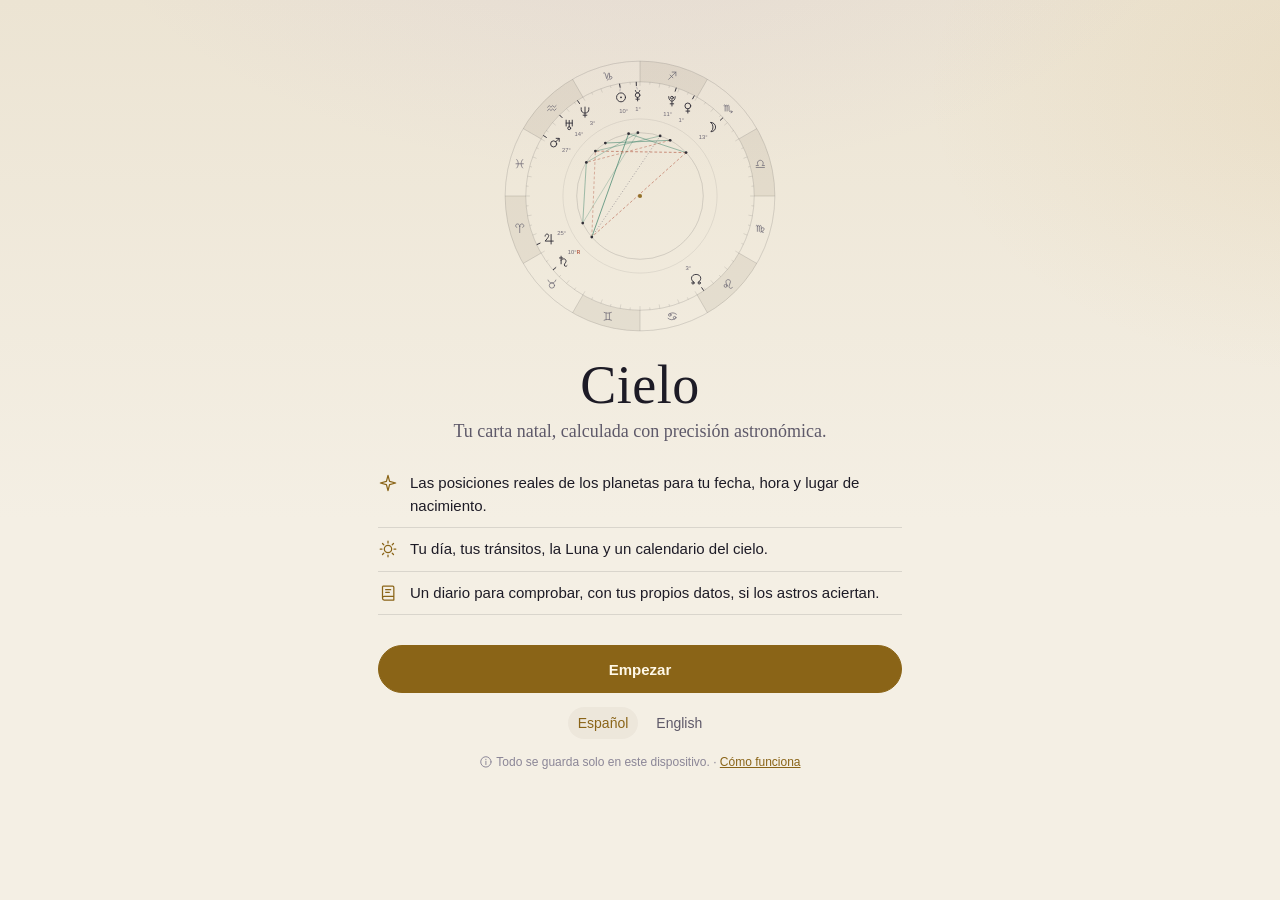
==== stars/index.html @ 046cca94 "Add Cielo, a birth-chart app calculated with astronomical precision A new installable PWA in /stars " ====
<!doctype html>
<html lang="es">
<head>
<meta charset="utf-8">
<meta name="viewport" content="width=device-width, initial-scale=1, viewport-fit=cover">
<title>Cielo</title>
<meta name="description" content="Tu carta natal calculada con precisión astronómica: tránsitos diarios, la Luna, un calendario del cielo y un experimento con tus propios datos.">
<meta name="theme-color" content="#0A0C16">
<meta name="apple-mobile-web-app-capable" content="yes">
<meta name="mobile-web-app-capable" content="yes">
<meta name="apple-mobile-web-app-status-bar-style" content="black-translucent">
<meta name="apple-mobile-web-app-title" content="Cielo">
<link rel="manifest" href="manifest.webmanifest">
<link rel="icon" href="icons/icon.svg" type="image/svg+xml">
<link rel="apple-touch-icon" href="icons/apple-touch-icon.png">
<link rel="stylesheet" href="css/cielo.css">
</head>
<body class="no-tabs">
<main id="main"></main>
<nav class="tabbar" aria-label="Cielo">
  <a data-tab="today" href="#/today"><svg class="gl" aria-hidden="true"><use href="#g-today"/></svg><span>Hoy</span></a>
  <a data-tab="chart" href="#/chart"><svg class="gl" aria-hidden="true"><use href="#g-wheel"/></svg><span>Carta</span></a>
  <a data-tab="people" href="#/people"><svg class="gl" aria-hidden="true"><use href="#g-people"/></svg><span>Personas</span></a>
  <a data-tab="calendar" href="#/calendar"><svg class="gl" aria-hidden="true"><use href="#g-calendar"/></svg><span>Calendario</span></a>
  <a data-tab="journal" href="#/journal"><svg class="gl" aria-hidden="true"><use href="#g-journal"/></svg><span>Diario</span></a>
</nav>
<div id="toast" role="status" aria-live="polite"></div>
<script src="js/vendor/astronomy.browser.min.js"></script>
<script src="js/astro.js"></script>
<script src="js/glyphs.js"></script>
<script src="js/places-data.js"></script>
<script src="js/places.js"></script>
<script src="js/i18n.js"></script>
<script src="js/texts-es.js"></script>
<script src="js/texts-en.js"></script>
<script src="js/reading.js"></script>
<script src="js/wheel.js"></script>
<script src="js/app.js"></script>
</body>
</html>
---- stars/css/cielo.css ----
/* Cielo — night-sky editorial design. Dark first, with a day theme. */
:root {
  color-scheme: dark;
  --bg: #0A0C16; --bg-2: #10142A;
  --surface: rgba(255, 255, 255, .04); --surface-2: rgba(255, 255, 255, .075);
  --line: rgba(232, 224, 206, .12); --line-2: rgba(232, 224, 206, .22);
  --text: #EDE6D6; --muted: #A9A4B8; --faint: #747089;
  --accent: #E3C27D; --accent-2: #F3DEAB; --on-accent: #1B1408;
  --flow: #8CCBB4; --tense: #EE9A84; --fusion: #C4B0F4;
  --glow-1: rgba(120, 110, 210, .20); --glow-2: rgba(227, 194, 125, .07); --stars: .7;
  --serif: ui-serif, "New York", "Iowan Old Style", "Palatino Linotype", Palatino, Georgia, serif;
  --sans: -apple-system, BlinkMacSystemFont, "SF Pro Text", "Segoe UI", Roboto, "Helvetica Neue", Arial, sans-serif;
  --r: 18px; --gutter: 18px; --tabh: 62px;
}
:root[data-theme="light"] {
  color-scheme: light;
  --bg: #F4EFE4; --bg-2: #ECE4D3;
  --surface: rgba(60, 44, 10, .035); --surface-2: rgba(60, 44, 10, .07);
  --line: rgba(29, 27, 38, .12); --line-2: rgba(29, 27, 38, .22);
  --text: #1D1B26; --muted: #5E5969; --faint: #8B8697;
  --accent: #8A6417; --accent-2: #B98A2E; --on-accent: #FFF8E8;
  --flow: #2D7A60; --tense: #B04E37; --fusion: #6B50B5;
  --glow-1: rgba(150, 120, 220, .10); --glow-2: rgba(200, 150, 60, .10); --stars: 0;
}
@media (prefers-color-scheme: light) {
  :root:not([data-theme="dark"]) {
    color-scheme: light;
    --bg: #F4EFE4; --bg-2: #ECE4D3;
    --surface: rgba(60, 44, 10, .035); --surface-2: rgba(60, 44, 10, .07);
    --line: rgba(29, 27, 38, .12); --line-2: rgba(29, 27, 38, .22);
    --text: #1D1B26; --muted: #5E5969; --faint: #8B8697;
    --accent: #8A6417; --accent-2: #B98A2E; --on-accent: #FFF8E8;
    --flow: #2D7A60; --tense: #B04E37; --fusion: #6B50B5;
    --glow-1: rgba(150, 120, 220, .10); --glow-2: rgba(200, 150, 60, .10); --stars: 0;
  }
}

* { box-sizing: border-box; }
html { -webkit-text-size-adjust: 100%; }
body {
  margin: 0; min-height: 100vh; background: var(--bg); color: var(--text);
  font: 15px/1.5 var(--sans); -webkit-font-smoothing: antialiased; -webkit-tap-highlight-color: transparent;
}
body::before { /* sky glow + a sparse field of stars */
  content: ""; position: fixed; inset: 0; z-index: -1; pointer-events: none;
  background:
    radial-gradient(1px 1px at 12% 18%, rgba(255,255,255,var(--stars)), transparent 70%),
    radial-gradient(1px 1px at 34% 8%, rgba(255,255,255,var(--stars)), transparent 70%),
    radial-gradient(1.4px 1.4px at 78% 12%, rgba(255,255,255,var(--stars)), transparent 70%),
    radial-gradient(1px 1px at 88% 34%, rgba(255,255,255,var(--stars)), transparent 70%),
    radial-gradient(1px 1px at 62% 26%, rgba(255,255,255,var(--stars)), transparent 70%),
    radial-gradient(1px 1px at 6% 46%, rgba(255,255,255,var(--stars)), transparent 70%),
    radial-gradient(1.2px 1.2px at 46% 40%, rgba(255,255,255,var(--stars)), transparent 70%),
    radial-gradient(1px 1px at 92% 58%, rgba(255,255,255,var(--stars)), transparent 70%),
    radial-gradient(1px 1px at 24% 70%, rgba(255,255,255,var(--stars)), transparent 70%),
    radial-gradient(1px 1px at 70% 82%, rgba(255,255,255,var(--stars)), transparent 70%),
    radial-gradient(900px 520px at 50% -160px, var(--glow-1), transparent 65%),
    radial-gradient(700px 480px at 105% 10%, var(--glow-2), transparent 60%),
    linear-gradient(180deg, var(--bg-2), var(--bg) 520px);
}
:root[data-theme="light"] body::after { /* keeps the iPhone status bar text legible in day mode */
  content: ""; position: fixed; top: 0; left: 0; right: 0; height: env(safe-area-inset-top); background: #1D1B26; z-index: 20;
}
@media (prefers-color-scheme: light) { :root:not([data-theme]) body::after { content: ""; position: fixed; top: 0; left: 0; right: 0; height: env(safe-area-inset-top); background: #1D1B26; z-index: 20; } }

a { color: var(--accent); }
main { max-width: 560px; margin: 0 auto; padding: calc(env(safe-area-inset-top) + 6px) var(--gutter) calc(var(--tabh) + env(safe-area-inset-bottom) + 28px); }
body.no-tabs main { padding-bottom: calc(env(safe-area-inset-bottom) + 32px); }
body.no-tabs .tabbar { display: none; }
main.enter { animation: rise .32s ease both; }
@keyframes rise { from { opacity: 0; transform: translateY(6px); } to { opacity: 1; transform: none; } }
@keyframes spin { to { transform: rotate(360deg); } }
@keyframes drift { to { transform: rotate(-360deg); } }

.gl { width: 1.15em; height: 1.15em; vertical-align: -0.22em; stroke-width: 1.7; flex: none; overflow: visible; }
.gl.sg { width: 1.05em; height: 1.05em; margin-right: .28em; stroke-width: 1.6; color: var(--muted); }
.gl.rx { width: .85em; height: .85em; color: var(--tense); stroke-width: 2; }
.gl.spin { animation: spin 2.4s linear infinite; }
.kicker { font-size: 11px; letter-spacing: .16em; text-transform: uppercase; color: var(--muted); font-weight: 600; }
.muted { color: var(--muted); } .small { font-size: 13px; } .center { text-align: center; } .fine { font-size: 12px; color: var(--faint); }
.pill { display: inline-flex; align-items: center; height: 22px; padding: 0 9px; border-radius: 999px; border: 1px solid var(--line-2); font-size: 11.5px; color: var(--muted); white-space: nowrap; }
.note { display: flex; gap: 8px; align-items: flex-start; font-size: 13.5px; color: var(--muted); background: var(--surface); border: 1px solid var(--line); border-radius: 14px; padding: 10px 12px; }
.note .gl { margin-top: 2px; }

/* header */
.vh { display: flex; align-items: center; gap: 4px; min-height: 56px; margin-bottom: 4px; }
.vh-t { flex: 1; text-align: center; min-width: 0; }
.vh h1 { margin: 0; font: 400 22px/1.2 var(--serif); letter-spacing: .005em; overflow: hidden; text-overflow: ellipsis; white-space: nowrap; }
.vh .kicker { margin-bottom: 1px; }
.ib, .ib-sp { width: 40px; height: 40px; flex: none; display: inline-flex; align-items: center; justify-content: center; border-radius: 50%; color: var(--muted); }
.ib:active { background: var(--surface-2); }
.ib .gl { width: 22px; height: 22px; stroke-width: 1.6; }
.today-h .ib:nth-child(3) { margin-left: -6px; }

/* type */
.headline { font: 400 clamp(27px, 7.6vw, 34px)/1.14 var(--serif); margin: 14px 0 18px; letter-spacing: -.005em; text-wrap: balance; }
.lede { font: 400 18px/1.45 var(--serif); color: var(--muted); margin: 6px 0 18px; }
.lede-s { font: 400 17px/1.5 var(--serif); margin: 0 0 12px; }
.daynote { font-size: 13px; color: var(--muted); margin: 0; text-align: center; }
.sh { font: 600 11px var(--sans); letter-spacing: .16em; text-transform: uppercase; color: var(--muted); margin: 26px 0 10px; }
.sh.month { color: var(--accent); margin-top: 22px; }
.reading p { font: 400 17px/1.6 var(--serif); margin: 0 0 12px; }
.sub { text-align: center; color: var(--muted); font-size: 13.5px; margin: -2px 0 6px; }
.meta { font-size: 12.5px; color: var(--muted); text-align: center; margin: 4px 0 12px; }

/* cards */
.card { background: var(--surface); border: 1px solid var(--line); border-radius: var(--r); padding: 16px; margin: 12px 0; }
.card p { margin: 8px 0 0; }
.card > .kicker + p { margin-top: 6px; }
article.card p { font: 400 16.5px/1.58 var(--serif); }
.row-h { display: flex; align-items: center; justify-content: space-between; gap: 10px; }
.mini { font-size: 12.5px; color: var(--accent); background: none; border: 0; padding: 4px 0; cursor: pointer; font-family: var(--sans); }

/* moon */
.moon-card { display: flex; gap: 14px; align-items: center; }
.moon { width: 64px; height: 64px; flex: none; }
.moon .m-dark { fill: rgba(255, 255, 255, .07); }
:root[data-theme="light"] .moon .m-dark { fill: rgba(29, 27, 38, .10); }
.moon .m-lit { fill: var(--accent-2); }
.moon .m-ring { fill: none; stroke: var(--line-2); stroke-width: 1; }
.mc-t { min-width: 0; }
.mc-s { font: 400 19px/1.3 var(--serif); margin: 2px 0; display: flex; align-items: center; flex-wrap: wrap; gap: 6px; }
.mc-s .gl.sg { color: var(--accent); margin-right: 0; }
.mc-d { font-size: 13.5px; color: var(--muted); margin: 2px 0 0 !important; }
.mc-x { font-size: 12.5px; color: var(--faint); margin: 4px 0 0 !important; }

/* do / avoid */
.dodont { display: grid; grid-template-columns: minmax(0, 1fr) minmax(0, 1fr); gap: 14px; }
.dodont ul { list-style: none; margin: 8px 0 0; padding: 0; }
.dodont li { font: 400 15.5px/1.35 var(--serif); padding: 6px 0; border-top: 1px solid var(--line); }
.dodont li:first-child { border-top: 0; }
.dodont > div:first-child .kicker { color: var(--flow); }
.dodont > div:last-child .kicker { color: var(--tense); }

/* climate */
.areas { display: grid; grid-template-columns: repeat(5, minmax(0, 1fr)); gap: 6px; margin-top: 12px; }
.area { display: flex; flex-direction: column; align-items: center; text-align: center; gap: 2px; }
.area span { font-size: 11.5px; color: var(--muted); }
.area b { font-size: 11.5px; font-weight: 600; line-height: 1.2; min-height: 2.4em; display: flex; align-items: center; }
.area i { display: block; width: 100%; height: 3px; border-radius: 2px; background: var(--line-2); }
.area.up b { color: var(--flow); } .area.up i { background: var(--flow); }
.area.down b { color: var(--tense); } .area.down i { background: var(--tense); }
.tone { margin-top: 14px; padding-top: 12px; border-top: 1px solid var(--line); display: flex; align-items: center; justify-content: space-between; }
.tone b { font: 400 18px var(--serif); }
.tone.fav b { color: var(--flow); } .tone.hard b { color: var(--tense); }
.blind { display: flex; gap: 8px; font-size: 13.5px; color: var(--muted); margin: 10px 0 0 !important; }

/* lists */
.list { border-top: 1px solid var(--line); }
.row { display: flex; align-items: center; gap: 12px; padding: 12px 2px; border-bottom: 1px solid var(--line); color: var(--text); text-decoration: none; min-height: 56px; }
.row .rg { width: 24px; height: 24px; color: var(--accent); stroke-width: 1.5; }
.row-t { flex: 1; min-width: 0; display: flex; flex-direction: column; }
.row-t b { font-weight: 600; font-size: 15px; }
.row-t span { color: var(--muted); font-size: 13.5px; display: flex; align-items: center; flex-wrap: wrap; overflow: hidden; }
.chev { width: 16px; height: 16px; color: var(--faint); }
.card-row { border: 1px solid var(--line); border-radius: var(--r); background: var(--surface); padding: 12px 14px; margin: 12px 0; }
.empty { color: var(--muted); text-align: center; font: 400 17px/1.5 var(--serif); margin: 28px 8px; }

details.tr { border-bottom: 1px solid var(--line); }
details.tr summary { list-style: none; display: flex; align-items: center; gap: 12px; padding: 12px 2px; cursor: pointer; }
details.tr summary::-webkit-details-marker { display: none; }
details.tr p { margin: 0 0 14px; padding-left: 2px; font: 400 15.5px/1.55 var(--serif); color: var(--text); }
.tr-g { display: inline-flex; align-items: center; gap: 1px; flex: none; color: var(--text); }
.tr-g .gl { width: 20px; height: 20px; stroke-width: 1.6; }
.tr-g .asp { width: 15px; height: 15px; margin: 0 2px; stroke-width: 2; }
.tr.h .asp { color: var(--flow); } .tr.t .asp { color: var(--tense); } .tr.c .asp { color: var(--fusion); }
.tr-t { flex: 1; min-width: 0; font-size: 14.5px; line-height: 1.35; }
.tr-t small { display: block; color: var(--muted); font-size: 12.5px; margin-top: 2px; }
details.tr[open] summary .tr-t { color: var(--accent); }

.chips { display: flex; flex-wrap: wrap; gap: 8px; }
.chip { display: inline-flex; align-items: center; gap: 6px; min-height: 34px; padding: 0 13px; border-radius: 999px; border: 1px solid var(--line-2); background: var(--surface); color: var(--text); font: 500 13.5px var(--sans); cursor: pointer; }
.chip small { color: var(--muted); font-size: 12px; }
.chip.on { background: var(--accent); color: var(--on-accent); border-color: var(--accent); }
.filt { margin: 6px 0 10px; }

/* rating */
.rate-row { display: grid; grid-template-columns: repeat(5, minmax(0, 1fr)); gap: 6px; margin: 12px 0 4px; }
.rt { display: flex; flex-direction: column; align-items: center; gap: 3px; padding: 10px 2px 8px; border-radius: 14px; border: 1px solid var(--line-2); background: var(--surface); color: var(--text); cursor: pointer; font-family: var(--sans); }
.rt b { font: 400 21px/1 var(--serif); }
.rt span { font-size: 10.5px; color: var(--muted); line-height: 1.15; text-align: center; }
.rt.on { background: var(--accent); border-color: var(--accent); color: var(--on-accent); }
.rt.on span { color: var(--on-accent); }

/* ask */
.ask textarea { margin: 10px 0; min-height: 80px; resize: vertical; }
.ask .btn { width: 100%; }
.ask .kicker .gl { color: var(--accent); }

/* wheel */
.wheel-wrap { margin: 2px auto 4px; max-width: 390px; }
.wheel-wrap.small { max-width: 300px; }
.wheel { width: 100%; height: auto; display: block; overflow: visible; }
.wheel .w-ring { fill: none; stroke: var(--line-2); stroke-width: 1; }
.wheel .w-soft { stroke: var(--line); }
.wheel .w-seg { fill: var(--surface-2); }
.wheel .w-line { stroke: var(--line-2); stroke-width: 1; }
.wheel .w-tick { stroke: var(--line-2); stroke-width: .8; }
.wheel .w-sign { color: var(--muted); stroke-width: 1.5; }
.wheel .w-cusp { stroke: var(--line); stroke-width: 1; }
.wheel .w-axis { stroke: var(--accent); stroke-width: 1.3; opacity: .85; }
.wheel .w-hnum { fill: var(--faint); font: 600 9px var(--sans); text-anchor: middle; dominant-baseline: central; }
.wheel .w-axl { fill: var(--accent); font: 700 10px var(--sans); text-anchor: middle; dominant-baseline: central; letter-spacing: .06em; }
.wheel .w-asp { stroke-width: 1.1; }
.wheel .w-flow { stroke: var(--flow); }
.wheel .w-tense { stroke: var(--tense); stroke-dasharray: 4 3; }
.wheel .w-minor { stroke: var(--muted); stroke-dasharray: 1.4 3; }
.wheel .w-mark { stroke: var(--text); stroke-width: 1.4; }
.wheel .w-lead { stroke: var(--faint); stroke-width: .8; }
.wheel .w-hit { fill: transparent; }
.wheel .w-planet { color: var(--text); stroke-width: 1.7; }
.wheel .w-deg { fill: var(--muted); font: 500 8.5px var(--sans); text-anchor: middle; dominant-baseline: central; }
.wheel .w-rx { fill: var(--tense); font-size: 7px; font-weight: 700; }
.wheel .w-dot { fill: var(--text); }
.wheel .w-core { fill: var(--accent); }
.wheel .wp { cursor: pointer; outline: none; }
.wheel .wp:hover .w-planet, .wheel .wp:focus-visible .w-planet { color: var(--accent); }

/* big three */
.big3 { display: grid; grid-template-columns: repeat(auto-fit, minmax(0, 1fr)); gap: 8px; margin: 10px 0 4px; }
.b3 { display: flex; flex-direction: column; align-items: center; gap: 4px; padding: 14px 6px 12px; border: 1px solid var(--line); background: var(--surface); border-radius: var(--r); text-decoration: none; color: var(--text); text-align: center; }
.b3-g { width: 26px; height: 26px; color: var(--accent); stroke-width: 1.5; }
.b3-k { font-size: 10.5px; letter-spacing: .14em; text-transform: uppercase; color: var(--muted); font-weight: 600; }
.b3-s { font: 400 17px/1.2 var(--serif); display: flex; align-items: center; }
.b3-s .gl.sg { color: var(--text); }

/* balance */
.bars { margin: 8px 0 14px; }
.bar { display: grid; grid-template-columns: 84px minmax(0, 1fr) 40px; align-items: center; gap: 10px; font-size: 13.5px; padding: 3px 0; }
.bar i, .duo-r i { display: block; height: 6px; border-radius: 3px; background: var(--line); overflow: hidden; }
.bar em, .duo-r em { display: block; height: 100%; background: var(--accent); border-radius: 3px; }
.bar b { font-weight: 500; color: var(--muted); text-align: right; font-size: 12.5px; }
.bal p { font: 400 15.5px/1.5 var(--serif); }
.houses { display: grid; grid-template-columns: repeat(3, minmax(0, 1fr)); gap: 8px; }
.hs { border: 1px solid var(--line); border-radius: 14px; padding: 9px 10px; background: var(--surface); display: flex; flex-direction: column; gap: 1px; }
.hs b { font: 400 18px var(--serif); color: var(--accent); }
.hs span { font-size: 13px; display: flex; align-items: center; }
.hs small { font-size: 11px; color: var(--muted); }

/* point */
.pt-hero { display: flex; align-items: center; gap: 16px; margin: 8px 0 4px; }
.pt-g { width: 58px; height: 58px; color: var(--accent); stroke-width: 1.2; }
.pt-s { font: 400 24px/1.2 var(--serif); display: flex; align-items: center; gap: 6px; flex-wrap: wrap; }
.pt-s .gl.sg { color: var(--text); margin-right: 0; }
.pt-d { color: var(--muted); font-size: 14.5px; margin: 8px 0; }
.sign-card { display: flex; gap: 14px; align-items: flex-start; }
.sign-big { width: 44px; height: 44px; color: var(--accent); stroke-width: 1.3; margin-top: 2px; }
.sign-card b { font: 400 20px var(--serif); }

/* people */
.av { width: 40px; height: 40px; border-radius: 50%; display: inline-flex; align-items: center; justify-content: center; border: 1px solid var(--accent); color: var(--accent); font: 400 18px var(--serif); flex: none; }
.duo-g { margin: 8px 0 6px; }
.duo-r { display: grid; grid-template-columns: 70px minmax(0, 1fr) minmax(0, 1fr); gap: 8px; align-items: center; font-size: 13px; padding: 3px 0; }
.duo-r i.b em { background: var(--fusion); }
.dot { display: inline-block; width: 9px; height: 9px; border-radius: 50%; background: var(--accent); vertical-align: 0; }
.dot.b { background: var(--fusion); }

/* calendar */
.ev { display: flex; gap: 12px; align-items: center; padding: 11px 2px; border-bottom: 1px solid var(--line); }
.ev-i { width: 34px; height: 34px; flex: none; display: inline-flex; align-items: center; justify-content: center; color: var(--accent); }
.ev-i .gl { width: 22px; height: 22px; stroke-width: 1.5; }
.ev-moon { width: 26px; height: 26px; }
.ev-st { position: relative; display: inline-flex; }
.ev-st .rx { position: absolute; right: -8px; bottom: -4px; width: 12px; height: 12px; }
.ev-ecl { display: inline-flex; width: 34px; height: 34px; border-radius: 50%; align-items: center; justify-content: center; background: radial-gradient(circle at 60% 40%, var(--bg) 0 45%, var(--accent) 47% 52%, transparent 54%); }
.ev-solarEclipse .ev-t b, .ev-lunarEclipse .ev-t b { color: var(--accent); }
.ev-t { flex: 1; min-width: 0; }
.ev-t b { display: block; font: 400 16px/1.3 var(--serif); }
.ev-t small { color: var(--muted); font-size: 12.5px; }
.loading { color: var(--muted); display: flex; align-items: center; gap: 8px; }

/* journal & experiment */
.mini-date { width: auto !important; min-height: 34px !important; padding: 4px 10px !important; font-size: 13px !important; border-radius: 999px !important; }
.jr .kicker:not(:first-child) { margin-top: 14px; }
.jr .tags { margin-top: 8px; }
.jr .btn { width: 100%; margin-top: 4px; }
.jrow .jr-n { width: 34px; height: 34px; border-radius: 50%; display: inline-flex; align-items: center; justify-content: center; font: 400 17px var(--serif); border: 1px solid var(--line-2); flex: none; }
.jr-n.r4, .jr-n.r5 { border-color: var(--flow); color: var(--flow); } .jr-n.r1, .jr-n.r2 { border-color: var(--tense); color: var(--tense); }
.exp .kicker .gl { color: var(--accent); }
.prog { height: 6px; border-radius: 3px; background: var(--line); overflow: hidden; margin: 12px 0 4px; }
.prog i { display: block; height: 100%; background: var(--accent); }
.egroups { display: grid; grid-template-columns: repeat(3, minmax(0, 1fr)); gap: 10px; margin: 10px 0; }
.eg { display: flex; flex-direction: column; align-items: center; gap: 4px; }
.eg b { font: 400 24px var(--serif); }
.eg i { display: flex; align-items: flex-end; width: 34px; height: 70px; border-radius: 8px; background: var(--line); overflow: hidden; }
.eg em { display: block; width: 100%; background: var(--muted); }
.eg.fav em { background: var(--flow); } .eg.hard em { background: var(--tense); }
.eg span { font-size: 12.5px; } .eg small { font-size: 11px; color: var(--muted); }

/* forms */
.bform { margin-top: 4px; }
.fl { display: block; margin: 14px 0; }
.fl > span { display: block; font-size: 12px; color: var(--muted); margin-bottom: 6px; letter-spacing: .04em; }
input, select, textarea { width: 100%; background: var(--surface); border: 1px solid var(--line-2); color: var(--text); border-radius: 12px; padding: 12px 14px; font: 16px var(--sans); outline: none; }
input:focus, select:focus, textarea:focus { border-color: var(--accent); }
input[type="date"], input[type="time"] { -webkit-appearance: none; appearance: none; min-height: 48px; display: block; }
input:disabled { opacity: .45; }
select { -webkit-appearance: none; appearance: none; background-image: linear-gradient(45deg, transparent 50%, var(--muted) 50%), linear-gradient(135deg, var(--muted) 50%, transparent 50%); background-position: calc(100% - 18px) 21px, calc(100% - 13px) 21px; background-size: 5px 5px; background-repeat: no-repeat; }
textarea { line-height: 1.45; }
::placeholder { color: var(--faint); }
.two { display: grid; grid-template-columns: minmax(0, 1fr) minmax(0, 1fr); gap: 10px; }
.two .fl { margin-bottom: 0; }
.two-b { display: grid; grid-template-columns: 1fr 1fr; gap: 10px; margin: 10px 0; }
.check { display: flex; align-items: center; gap: 10px; margin: 12px 0 4px; font-size: 14.5px; }
.check input { width: 20px; height: 20px; accent-color: var(--accent); flex: none; }
.hint { font-size: 12.5px; color: var(--faint); margin: 6px 0 0; }
.err { color: var(--tense); font-size: 14px; min-height: 1em; margin: 6px 0; }
.preview { font-size: 13px; color: var(--muted); background: var(--surface); border: 1px dashed var(--line-2); border-radius: 12px; padding: 10px 12px; margin: 14px 0 0; }
.preview:empty { display: none; }
.sugg { display: flex; flex-direction: column; margin-top: 6px; }
.sg-row { text-align: left; display: flex; flex-direction: column; padding: 10px 12px; border: 0; border-bottom: 1px solid var(--line); background: none; color: var(--text); font: 15px var(--sans); cursor: pointer; }
.sg-row span, .sg-row small { color: var(--muted); font-size: 12.5px; }
.sg-row.world { flex-direction: row; flex-wrap: wrap; align-items: center; gap: 6px; color: var(--accent); }
.sg-row.world small { width: 100%; }
.chosen { display: flex; align-items: center; gap: 10px; padding: 12px 14px; border-radius: 12px; border: 1px solid var(--accent); background: var(--surface); }
.chosen .gl { color: var(--accent); }
.chosen span { flex: 1; min-width: 0; font-size: 14px; }
.chosen b { display: block; font-size: 15px; }
.chosen small { display: block; color: var(--muted); font-size: 12px; }
.adv { margin: 14px 0; border: 1px solid var(--line); border-radius: 14px; padding: 10px 12px; background: var(--surface); }
.adv summary { cursor: pointer; font-size: 13.5px; color: var(--muted); }
.seg { display: flex; flex-wrap: wrap; gap: 6px; margin: 8px 0 14px; }
.seg button, .seg label span { display: inline-flex; align-items: center; min-height: 36px; padding: 0 14px; border-radius: 999px; border: 1px solid var(--line-2); background: var(--surface); color: var(--text); font: 500 13.5px var(--sans); cursor: pointer; }
.seg label { position: relative; }
.seg label input { position: absolute; opacity: 0; width: 1px; height: 1px; }
.seg button.on, .seg label input:checked + span { background: var(--accent); border-color: var(--accent); color: var(--on-accent); }
.seg label input:focus-visible + span { outline: 2px solid var(--accent); outline-offset: 2px; }
.set .kicker { margin-top: 4px; }
.switch { display: flex; gap: 12px; align-items: flex-start; margin-top: 12px; cursor: pointer; }
.switch input { -webkit-appearance: none; appearance: none; width: 46px; height: 28px; padding: 0; border-radius: 999px; background: var(--surface-2); border: 1px solid var(--line-2); position: relative; flex: none; cursor: pointer; }
.switch input::after { content: ""; position: absolute; top: 3px; left: 3px; width: 20px; height: 20px; border-radius: 50%; background: var(--muted); transition: left .2s, background .2s; }
.switch input:checked { background: var(--accent); border-color: var(--accent); }
.switch input:checked::after { left: 21px; background: var(--on-accent); }
.switch b { display: block; font-size: 14.5px; font-weight: 600; }
.switch small { display: block; color: var(--muted); font-size: 12.5px; }

/* buttons */
.btn { display: inline-flex; align-items: center; justify-content: center; gap: 8px; min-height: 48px; padding: 0 20px; border-radius: 999px; border: 1px solid var(--line-2); background: transparent; color: var(--text); font: 600 15px var(--sans); text-decoration: none; cursor: pointer; margin: 8px 0; }
.btn.primary { background: var(--accent); border-color: var(--accent); color: var(--on-accent); }
.btn.primary:active { filter: brightness(.94); }
.btn.wide { width: 100%; }
.btn.ghost { background: var(--surface); }
.btn.small { min-height: 38px; font-size: 13.5px; }
.btn.danger { color: var(--tense); width: 100%; }
.btn .gl { width: 18px; height: 18px; stroke-width: 2; }

/* welcome & reveal */
.welcome { text-align: center; padding-top: 8px; }
.w-hero { width: 76%; max-width: 300px; margin: 14px auto 6px; opacity: .9; }
.w-hero .wheel { animation: drift 240s linear infinite; }
.w-hero .wheel .wp { pointer-events: none; }
.brand { font: 400 54px/1 var(--serif); letter-spacing: .01em; margin: 12px 0 4px; }
.ticks { list-style: none; padding: 0; margin: 10px 0 22px; text-align: left; }
.ticks li { display: flex; gap: 12px; padding: 10px 0; border-bottom: 1px solid var(--line); font-size: 15px; }
.ticks li .gl { color: var(--accent); width: 20px; height: 20px; margin-top: 1px; stroke-width: 1.5; }
.lang-row { display: flex; justify-content: center; gap: 8px; margin: 6px 0 14px; }
.lang-row button { background: none; border: 0; color: var(--muted); font: 500 14px var(--sans); padding: 8px 10px; cursor: pointer; border-radius: 999px; }
.lang-row button.on { color: var(--accent); background: var(--surface); }
.reveal .rv .kicker { color: var(--accent); }
.about h3 { font: 400 21px var(--serif); margin: 24px 0 6px; color: var(--accent); }
.about p { font: 400 16px/1.6 var(--serif); margin: 0 0 12px; }

/* tab bar */
.tabbar {
  position: fixed; left: 0; right: 0; bottom: 0; z-index: 10; display: flex; justify-content: center;
  padding: 4px 4px calc(env(safe-area-inset-bottom) + 4px);
  background: rgba(10, 12, 22, .82); border-top: 1px solid var(--line);
  -webkit-backdrop-filter: blur(18px) saturate(1.4); backdrop-filter: blur(18px) saturate(1.4);
}
:root[data-theme="light"] .tabbar { background: rgba(244, 239, 228, .86); }
@media (prefers-color-scheme: light) { :root:not([data-theme="dark"]) .tabbar { background: rgba(244, 239, 228, .86); } }
.tabbar a { flex: 1; max-width: 112px; display: flex; flex-direction: column; align-items: center; gap: 3px; padding: 6px 0 4px; color: var(--faint); font-size: 10.5px; font-weight: 500; text-decoration: none; letter-spacing: .02em; }
.tabbar a .gl { width: 24px; height: 24px; stroke-width: 1.5; }
.tabbar a.on { color: var(--accent); }

#toast { position: fixed; left: 50%; bottom: calc(var(--tabh) + env(safe-area-inset-bottom) + 14px); transform: translate(-50%, 20px); opacity: 0; pointer-events: none;
  background: var(--text); color: var(--bg); padding: 10px 16px; border-radius: 999px; font-size: 13.5px; max-width: calc(100% - 40px); text-align: center; transition: opacity .25s, transform .25s; z-index: 30; }
#toast.on { opacity: 1; transform: translate(-50%, 0); }

@media (prefers-reduced-motion: reduce) { main.enter, .w-hero .wheel, .gl.spin { animation: none; } }
@media (min-width: 700px) { main { padding-top: 24px; } }
#exp-body > .kicker { margin-top: 16px; }
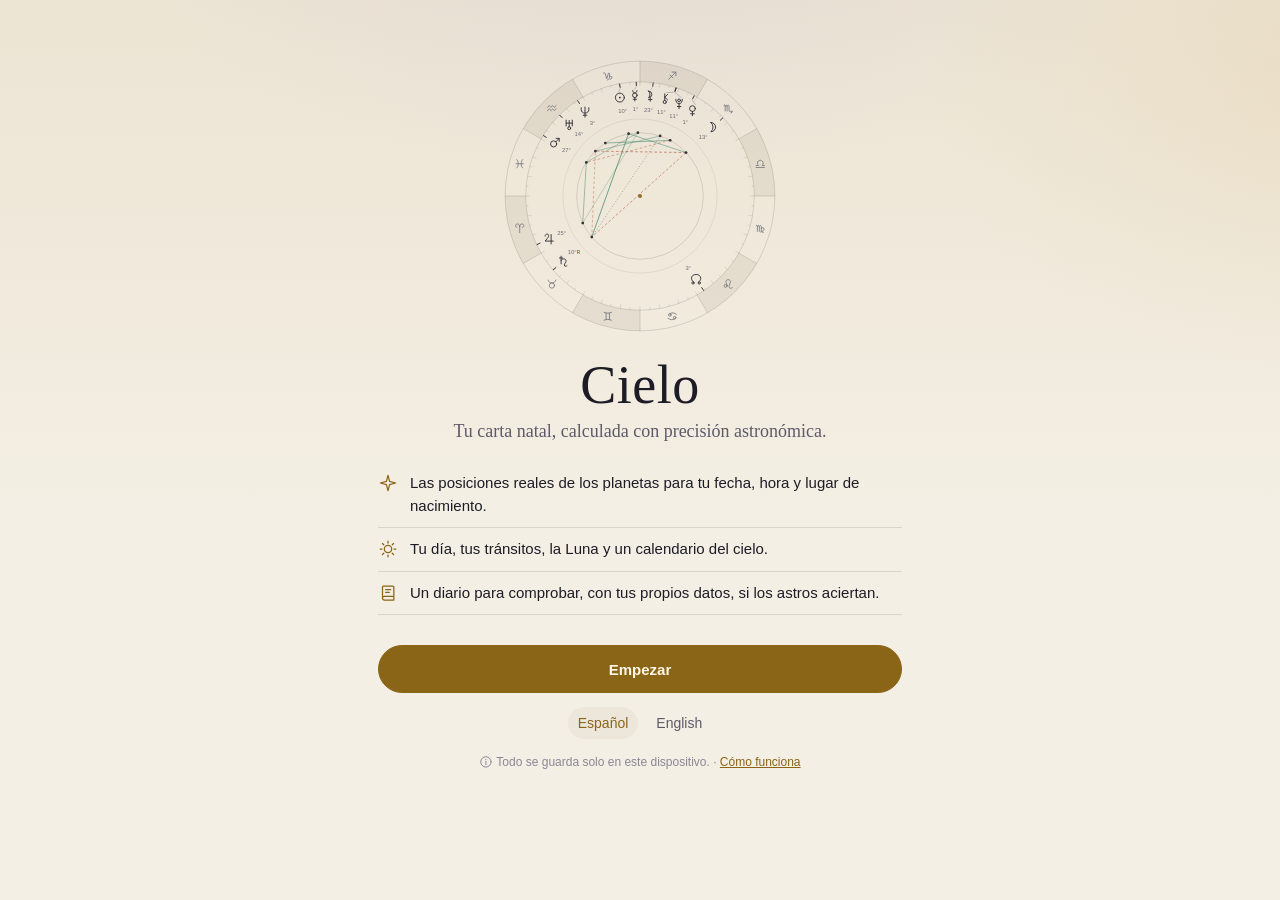
==== commit 82fb7023: "Cielo 2: deeper readings, more accurate timing and interactive questions Deeper - A hand-written mea" ====
--- a/stars/index.html
+++ b/stars/index.html
@@ -20,12 +20,14 @@
 <nav class="tabbar" aria-label="Cielo">
   <a data-tab="today" href="#/today"><svg class="gl" aria-hidden="true"><use href="#g-today"/></svg><span>Hoy</span></a>
   <a data-tab="chart" href="#/chart"><svg class="gl" aria-hidden="true"><use href="#g-wheel"/></svg><span>Carta</span></a>
+  <a data-tab="ask" href="#/ask"><svg class="gl" aria-hidden="true"><use href="#g-ask"/></svg><span>Preguntas</span></a>
   <a data-tab="people" href="#/people"><svg class="gl" aria-hidden="true"><use href="#g-people"/></svg><span>Personas</span></a>
   <a data-tab="calendar" href="#/calendar"><svg class="gl" aria-hidden="true"><use href="#g-calendar"/></svg><span>Calendario</span></a>
   <a data-tab="journal" href="#/journal"><svg class="gl" aria-hidden="true"><use href="#g-journal"/></svg><span>Diario</span></a>
 </nav>
 <div id="toast" role="status" aria-live="polite"></div>
 <script src="js/vendor/astronomy.browser.min.js"></script>
+<script src="js/chiron-data.js"></script>
 <script src="js/astro.js"></script>
 <script src="js/glyphs.js"></script>
 <script src="js/places-data.js"></script>
@@ -33,7 +35,10 @@
 <script src="js/i18n.js"></script>
 <script src="js/texts-es.js"></script>
 <script src="js/texts-en.js"></script>
+<script src="js/texts2-es.js"></script>
+<script src="js/texts2-en.js"></script>
 <script src="js/reading.js"></script>
+<script src="js/deep.js"></script>
 <script src="js/wheel.js"></script>
 <script src="js/app.js"></script>
 </body>
--- a/stars/css/cielo.css
+++ b/stars/css/cielo.css
@@ -380,3 +380,76 @@
 @media (prefers-reduced-motion: reduce) { main.enter, .w-hero .wheel, .gl.spin { animation: none; } }
 @media (min-width: 700px) { main { padding-top: 24px; } }
 #exp-body > .kicker { margin-top: 16px; }
+
+/* ---------- Cielo 2 ---------- */
+.tabbar a { max-width: 96px; font-size: 10px; }
+.tabbar a .gl { width: 23px; height: 23px; }
+.pill.dg { border-color: var(--accent); color: var(--accent); }
+.pill.dg.detriment, .pill.dg.fall { border-color: var(--tense); color: var(--tense); }
+.deep-cta { display: flex; gap: 12px; align-items: center; text-decoration: none; color: var(--text); border-color: var(--accent); }
+.deep-cta > .gl { width: 28px; height: 28px; color: var(--accent); stroke-width: 1.5; }
+.deep-cta span { flex: 1; min-width: 0; }
+.deep-cta b { font: 400 18px/1.25 var(--serif); display: block; }
+.deep-cta small { color: var(--muted); font-size: 12.5px; display: block; margin-top: 2px; }
+.prec p { font: 400 15.5px/1.5 var(--serif); }
+.prec .kicker .gl, .dq .kicker .gl { color: var(--accent); }
+.toc { display: flex; gap: 6px; overflow-x: auto; padding: 4px 0 10px; margin: 0 calc(-1 * var(--gutter)); padding-left: var(--gutter); padding-right: var(--gutter); scrollbar-width: none; }
+.toc::-webkit-scrollbar { display: none; }
+.toc button { flex: none; min-height: 34px; padding: 0 13px; border-radius: 999px; border: 1px solid var(--line-2); background: var(--surface); color: var(--text); font: 500 13px var(--sans); cursor: pointer; }
+.deep-sec { margin: 26px 0; scroll-margin-top: 10px; }
+.ds-h { font: 400 23px/1.2 var(--serif); display: flex; align-items: center; gap: 8px; margin: 0 0 12px; color: var(--accent); }
+.ds-g { width: 24px; height: 24px; stroke-width: 1.5; }
+.deep-sec > p { font: 400 16.5px/1.62 var(--serif); margin: 0 0 11px; }
+.think { margin-top: 16px; }
+.pq { border-left: 2px solid var(--accent); padding: 2px 0 6px 13px; margin: 12px 0; }
+.pq-q { font: italic 400 17px/1.45 var(--serif); margin: 0 0 8px !important; }
+.pq textarea { min-height: 62px; font-size: 15.5px; }
+.pq .btn { margin: 8px 0 0; }
+.dq .pq { border-left: 0; padding-left: 0; margin-bottom: 0; }
+.pk { display: flex; align-items: center; gap: 8px; margin: 22px 0 0; font: 400 18px var(--serif); color: var(--accent); }
+.pk .gl { width: 22px; height: 22px; }
+.ans .row-t span { display: block; white-space: normal; }
+.tr-x { font: 400 13.5px/1.5 var(--sans) !important; color: var(--muted) !important; margin: -6px 0 12px !important; }
+.year { margin-bottom: 8px; }
+.yr .kicker .gl { color: var(--accent); }
+.yr p { font: 400 16px/1.55 var(--serif); }
+.yr-l { font: 400 15px var(--sans) !important; color: var(--accent); margin-top: 4px !important; }
+.hub { display: grid; gap: 10px; margin: 6px 0 4px; }
+.hub a { display: flex; gap: 14px; align-items: flex-start; padding: 16px; border: 1px solid var(--line); border-radius: var(--r); background: var(--surface); text-decoration: none; color: var(--text); }
+.hub a > .gl { width: 30px; height: 30px; color: var(--accent); stroke-width: 1.4; margin-top: 2px; }
+.hub b { font: 400 19px/1.25 var(--serif); display: block; }
+.hub span span { color: var(--muted); font-size: 13.5px; display: block; margin-top: 3px; }
+.cats { margin: 8px 0 6px; }
+.where { font-size: 13.5px; color: var(--muted); display: flex; gap: 6px; align-items: center; flex-wrap: wrap; margin: 12px 0; }
+.where b { color: var(--text); font-weight: 600; }
+.where .gl { color: var(--accent); }
+.vd { width: 34px; height: 34px; border-radius: 50%; border: 1px solid var(--line-2); display: inline-flex; align-items: center; justify-content: center; flex: none; color: var(--muted); }
+.vd.pos { border-color: var(--flow); color: var(--flow); } .vd.neg { border-color: var(--tense); color: var(--tense); }
+.qtext { font: italic 400 19px/1.4 var(--serif); color: var(--muted); margin: 8px 0 16px; }
+.verdict { font: 400 31px/1.15 var(--serif); margin: 6px 0 8px; }
+.verdict.pos { color: var(--flow); } .verdict.neg { color: var(--tense); }
+.why { padding-left: 18px; margin: 0; }
+.why li { margin: 8px 0; font: 400 16px/1.55 var(--serif); }
+.outcome { margin: 10px 0 4px; }
+.quiz-q { font: 400 24px/1.25 var(--serif); margin: 16px 0; }
+.opts { display: grid; gap: 8px; }
+.opt { text-align: left; padding: 14px 16px; border-radius: 14px; border: 1px solid var(--line-2); background: var(--surface); color: var(--text); font: 15.5px/1.35 var(--sans); cursor: pointer; }
+.opt.right { border-color: var(--flow); box-shadow: inset 0 0 0 1px var(--flow); }
+.opt.wrong { border-color: var(--tense); box-shadow: inset 0 0 0 1px var(--tense); }
+.opt.dim { opacity: .55; }
+.opt:disabled { cursor: default; color: var(--text); }
+.fb { font: 400 16.5px/1.5 var(--serif); margin: 16px 0 6px; }
+.fb.ok b, .fb.ok { color: var(--flow); } .fb.no b { color: var(--tense); }
+.fb.no { color: var(--text); }
+.score-big { font: 400 54px/1 var(--serif); color: var(--accent); text-align: center; margin: 14px 0 8px; }
+.big-g { width: 44px; height: 44px; color: var(--accent); stroke-width: 1.3; margin: 6px auto; display: block; }
+.qz-intro .btn { margin-top: 10px; }
+.bopts { display: grid; gap: 10px; margin-top: 12px; }
+.bopt { border: 1px solid var(--line-2); border-radius: var(--r); background: var(--surface); padding: 14px 16px; position: relative; }
+.bopt p { font: 400 16px/1.55 var(--serif); margin: 0 0 8px; padding-left: 28px; }
+.bopt .bl { position: absolute; left: 14px; top: 15px; font: 600 13px var(--sans); color: var(--accent); }
+.bopt .btn { margin: 4px 0 0 28px; }
+.bopt small { display: flex; align-items: center; padding-left: 28px; }
+.bopt.right { border-color: var(--flow); box-shadow: inset 0 0 0 1px var(--flow); }
+.bopt.wrong { border-color: var(--tense); }
+.bopt.dim { opacity: .5; }
